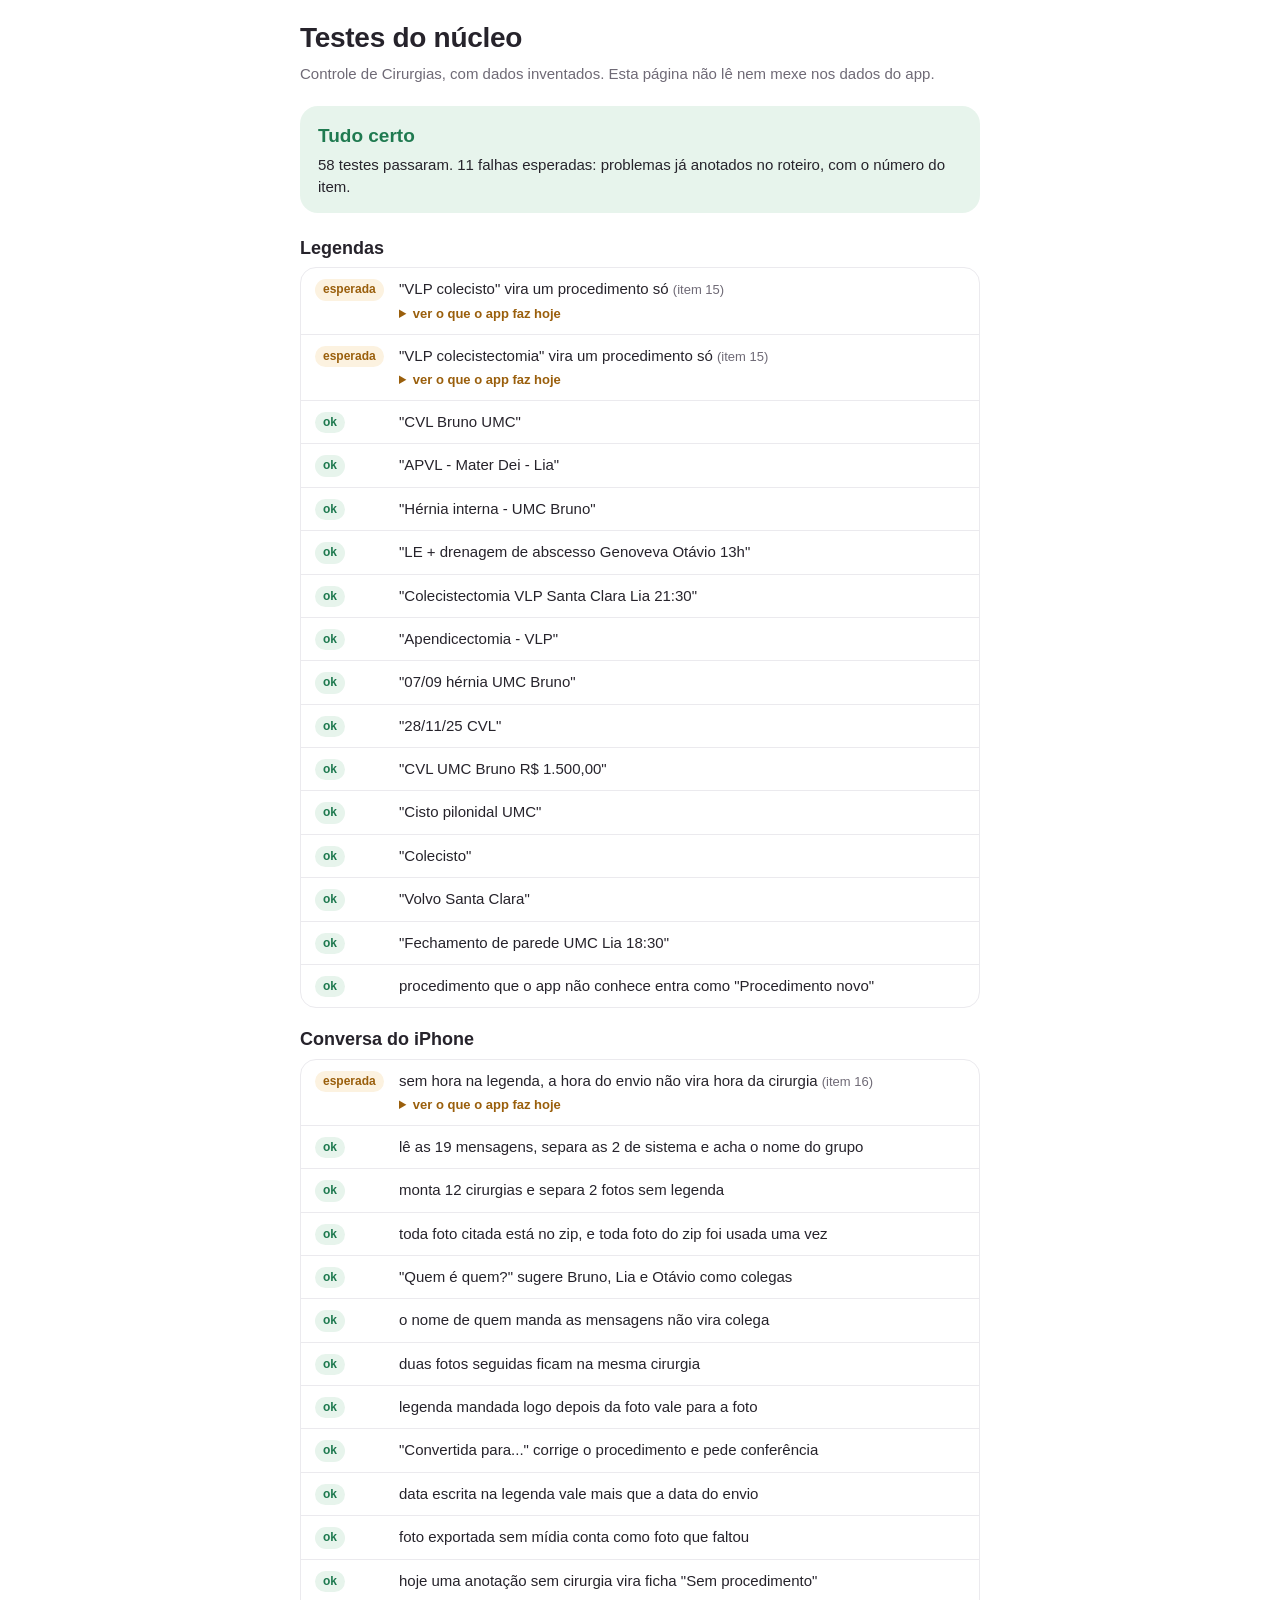
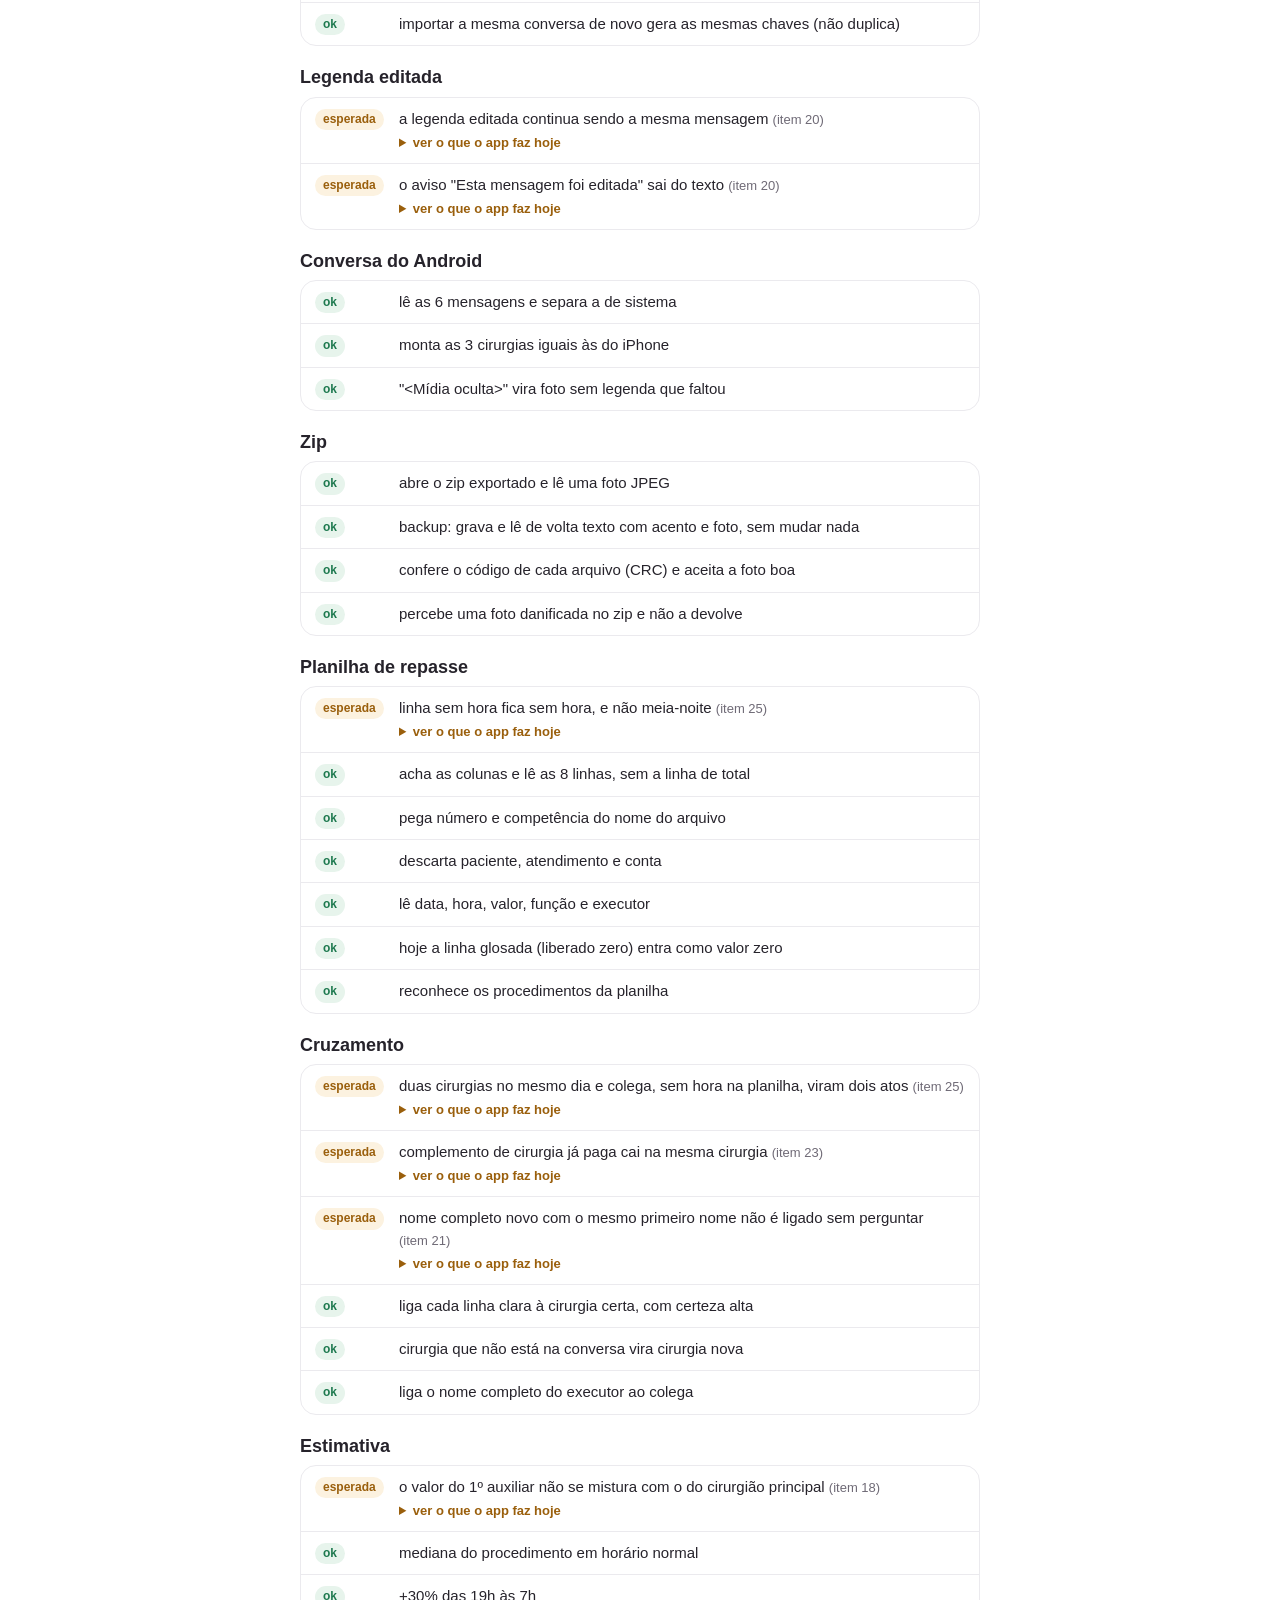
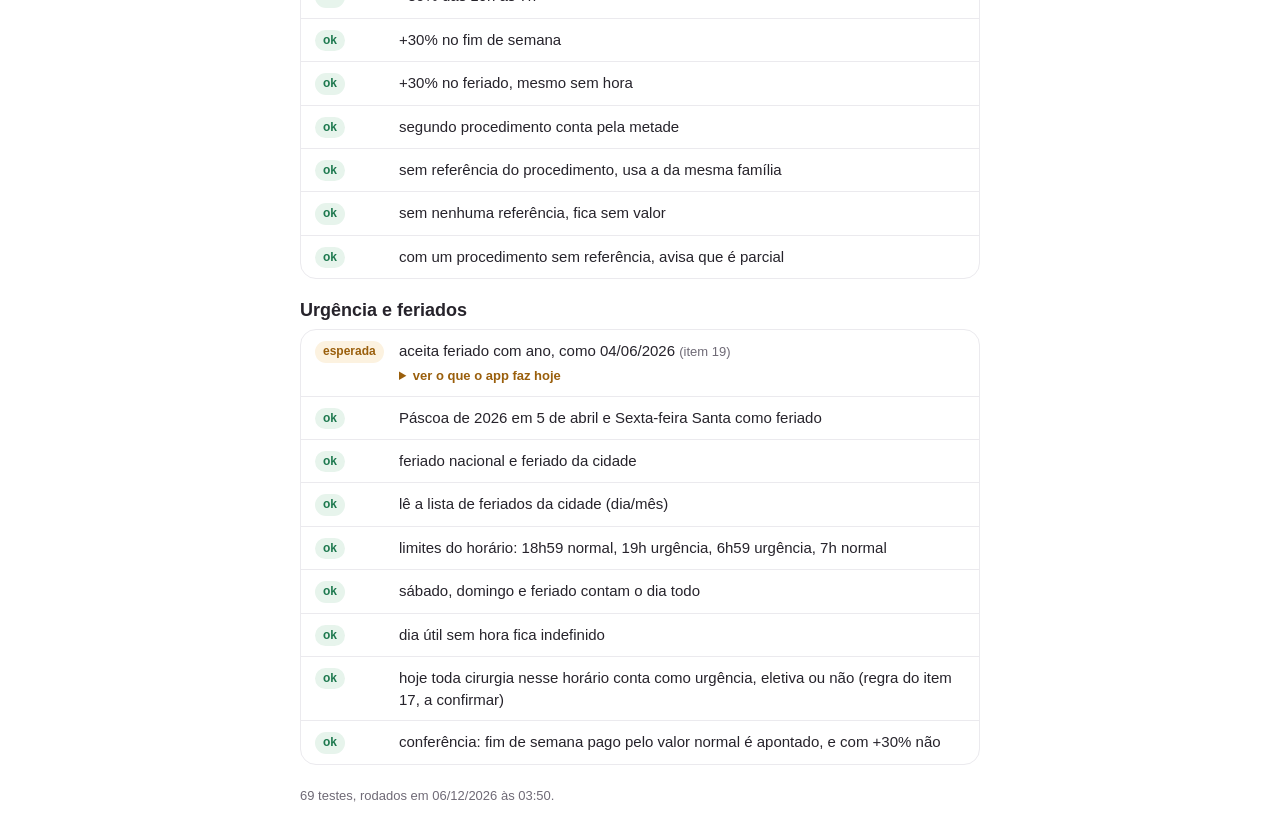
==== testes/index.html @ 3132494c "Versão 1.6: modo de teste, backup em partes e restauração segura Itens 4, 5, 7, 8 e 9 do roteiro. - " ====
<!doctype html>
<html lang="pt-BR">
<head>
<meta charset="utf-8">
<meta name="viewport" content="width=device-width, initial-scale=1, viewport-fit=cover">
<meta name="color-scheme" content="light">
<meta name="robots" content="noindex">
<title>Testes do Controle de Cirurgias</title>
<link rel="stylesheet" href="pagina.css">
</head>
<body>
<main>
  <header>
    <h1>Testes do núcleo</h1>
    <p class="sub">Controle de Cirurgias, com dados inventados. Esta página não lê nem mexe nos dados do app.</p>
  </header>
  <section id="resumo" class="resumo rodando" aria-live="polite">
    <b>Rodando os testes…</b>
  </section>
  <section id="lista" class="lista"></section>
  <p id="rodape" class="rodape"></p>
</main>
<script src="../core.js"></script>
<script src="nucleo.test.js"></script>
<script src="pagina.js"></script>
</body>
</html>
---- testes/pagina.css ----
/* Página dos testes: o mesmo branco do app, sem nada carregado de fora. */
:root {
  color-scheme: light;
  --bg: #ffffff; --fill: #f4f4f6; --line: #ebeaee; --ink: #26232b; --muted: #6f6a76;
  --ok: #1f7a50; --ok-soft: #e7f4ec; --warn: #9a5f0c; --warn-soft: #fcf2e0; --danger: #bf3b36; --danger-soft: #fcecea; --info: #2d66b5; --info-soft: #edf3fc;
  --font: ui-rounded, "SF Pro Rounded", -apple-system, BlinkMacSystemFont, "Segoe UI", Roboto, sans-serif;
  --font-ui: -apple-system, BlinkMacSystemFont, "SF Pro Text", "Segoe UI", Roboto, "Helvetica Neue", Arial, sans-serif;
}
* { box-sizing: border-box; }
html { background: var(--bg); -webkit-text-size-adjust: 100%; }
body { margin: 0; background: var(--bg); color: var(--ink); font: 15px/1.45 var(--font-ui);
  padding: env(safe-area-inset-top, 0px) max(16px, env(safe-area-inset-right, 0px)) calc(32px + env(safe-area-inset-bottom, 0px)) max(16px, env(safe-area-inset-left, 0px)); }
main { max-width: 680px; margin: 0 auto; display: flex; flex-direction: column; gap: 22px; }
header { padding-top: 18px; }
h1 { font-family: var(--font); font-size: 28px; font-weight: 700; margin: 0; letter-spacing: -.01em; }
h2 { font-family: var(--font); font-size: 18px; font-weight: 700; margin: 0 0 6px; }
.sub { margin: 4px 0 0; color: var(--muted); }
.resumo { border-radius: 18px; padding: 16px 18px; display: flex; flex-direction: column; gap: 4px; background: var(--fill); }
.resumo b { font-family: var(--font); font-size: 19px; }
.resumo.verde { background: var(--ok-soft); } .resumo.verde b { color: var(--ok); }
.resumo.vermelho { background: var(--danger-soft); } .resumo.vermelho b { color: var(--danger); }
.resumo.azul { background: var(--info-soft); } .resumo.azul b { color: var(--info); }
.lista { display: flex; flex-direction: column; gap: 18px; }
.grupo ul { list-style: none; margin: 0; padding: 0; border: 1px solid var(--line); border-radius: 16px; overflow: hidden; }
.grupo li { display: grid; grid-template-columns: 74px minmax(0, 1fr); gap: 4px 10px; align-items: start; padding: 10px 14px; }
.grupo li + li { border-top: 1px solid var(--line); }
.nome { min-width: 0; overflow-wrap: anywhere; }
.item { color: var(--muted); font-size: 13px; white-space: nowrap; }
.detalhe { grid-column: 2; color: var(--muted); font-size: 13px; overflow-wrap: anywhere; }
.pill { justify-self: start; font-size: 12px; font-weight: 700; border-radius: 999px; padding: 2px 8px; white-space: nowrap; margin-top: 1px; }
.pill.ok { background: var(--ok-soft); color: var(--ok); }
.pill.esperada { background: var(--warn-soft); color: var(--warn); }
.pill.falhou { background: var(--danger-soft); color: var(--danger); }
.pill.passou { background: var(--info-soft); color: var(--info); }
.rodape { color: var(--muted); font-size: 13px; margin: 0; }
details.detalhe summary { cursor: pointer; color: var(--warn); font-weight: 600; }
details.detalhe[open] summary { margin-bottom: 4px; }
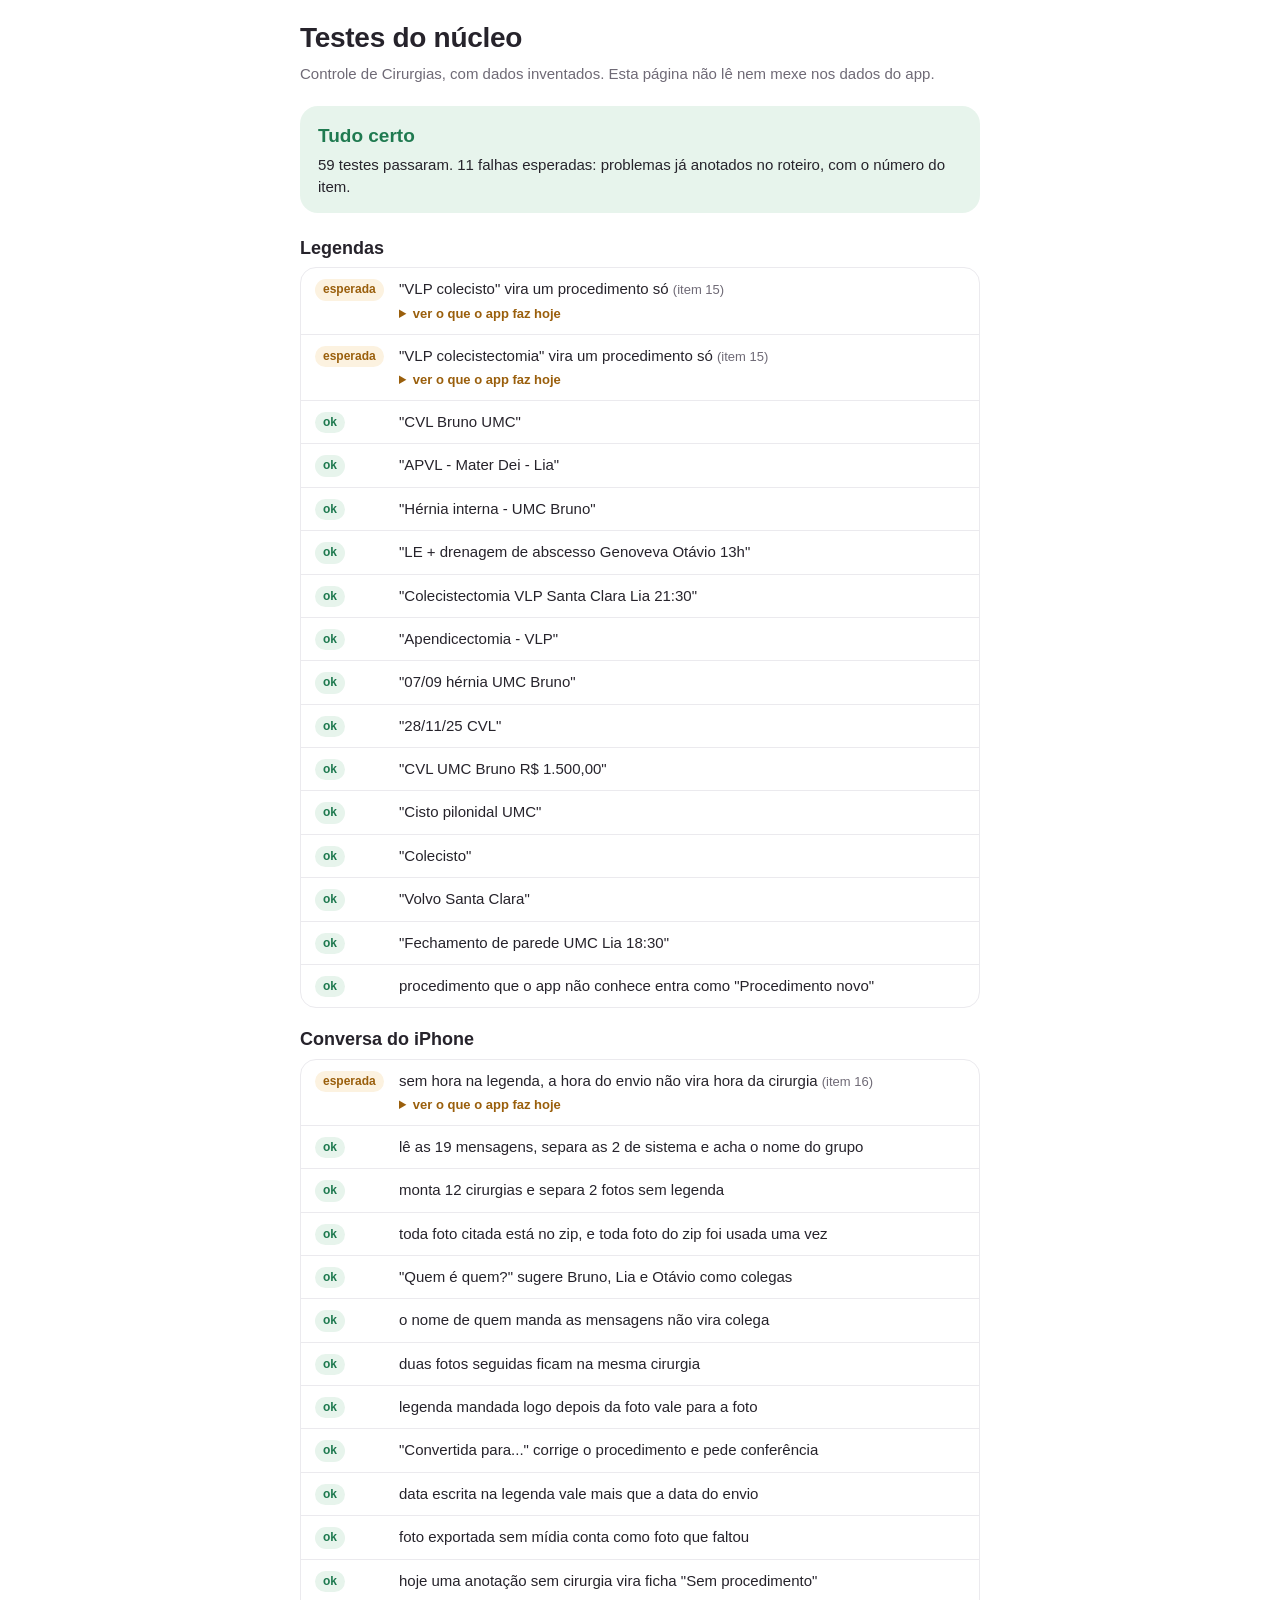
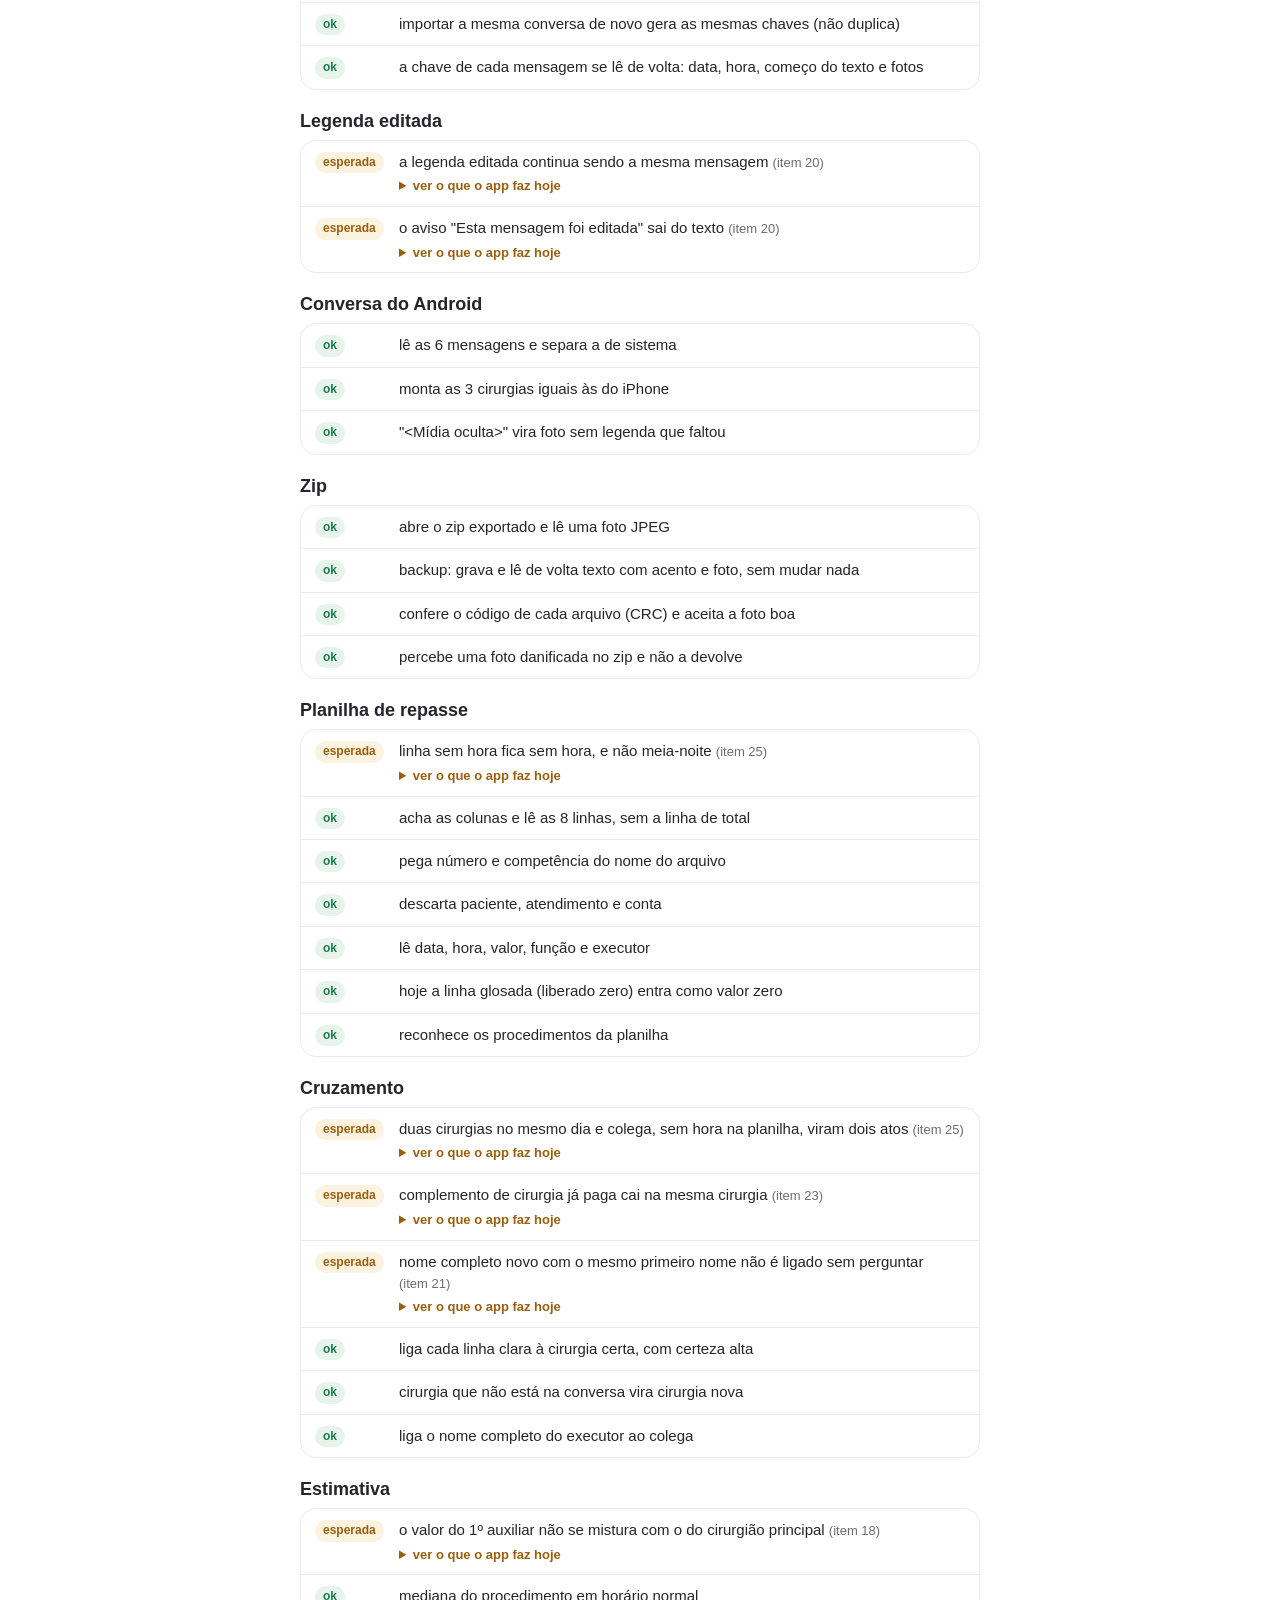
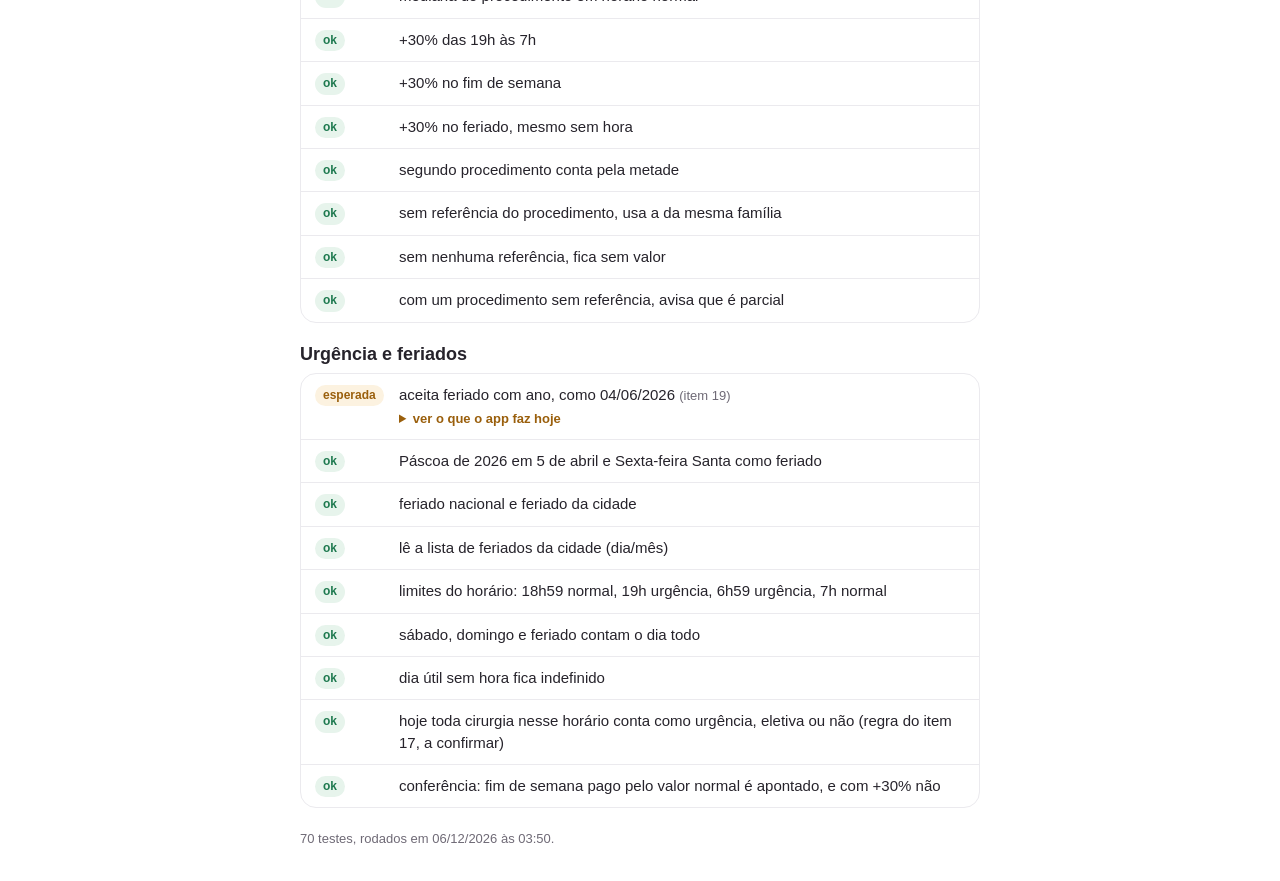
==== commit 4632f32b: "Versão 1.7: lixeira, desfazer importação e importação que não se perde Itens 10 a 14 do roteiro. - L" ====
--- a/testes/index.html
+++ b/testes/index.html
@@ -2,6 +2,8 @@
 <html lang="pt-BR">
 <head>
 <meta charset="utf-8">
+<!-- a mesma regra do app: só o próprio endereço, nenhum outro site -->
+<meta http-equiv="Content-Security-Policy" content="default-src 'self'; script-src 'self'; style-src 'self' 'unsafe-inline'; img-src 'self' blob: data:; connect-src 'self'; object-src 'none'; base-uri 'none'; form-action 'none'">
 <meta name="viewport" content="width=device-width, initial-scale=1, viewport-fit=cover">
 <meta name="color-scheme" content="light">
 <meta name="robots" content="noindex">
